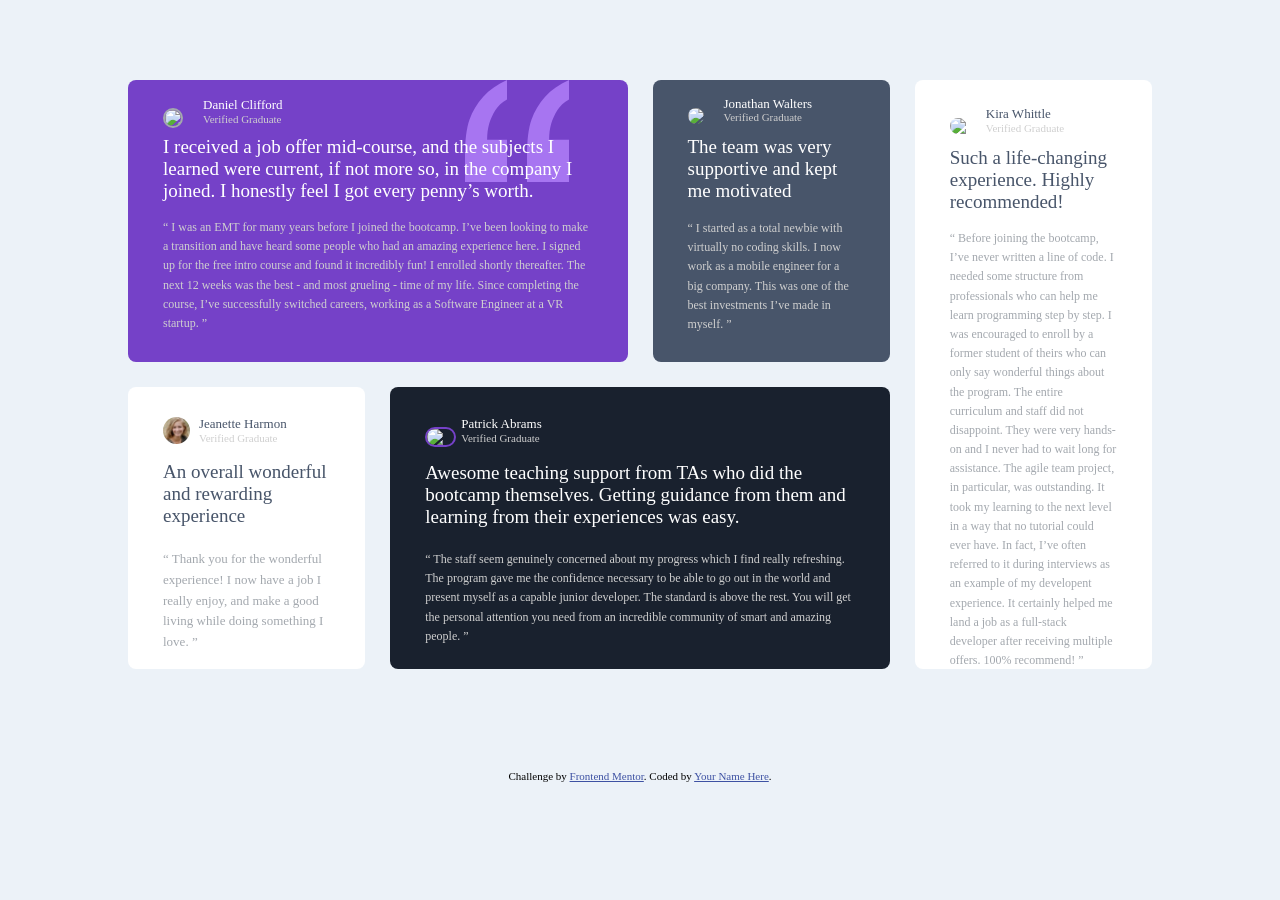
==== index.html @ 720380f2 "version 1" ====
<!DOCTYPE html>
<html lang="en">
<head>
  <meta charset="UTF-8">
  <meta name="viewport" content="width=device-width, initial-scale=1.0"> <!-- displays site properly based on user's device -->

  <link rel="icon" type="image/png" sizes="32x32" href="./images/favicon-32x32.png">
  <link rel="stylesheet" type="text/css" href="styles.css">
  
  <title>Frontend Mentor | Humberto Rojas</title>

  <!-- Feel free to remove these styles or customise in your own stylesheet 👍 -->
  <style>
    .attribution { font-size: 11px; text-align: center; }
    .attribution a { color: hsl(228, 45%, 44%); }
  </style>
</head>
<body>

  <div id="layout">

    

    <div class="caja-daniel">
      <span class="sticker">
        <svg width="104" height="104" xmlns="http://www.w3.org/2000/svg"><path d="M104 102V59.727H84.114c0-5.871.689-11.182 2.068-15.933 1.379-4.75 3.42-9.287 6.125-13.61C95.01 25.86 98.909 22.257 104 19.375V0c-9.758 4.27-17.712 9.874-23.864 16.813-6.151 6.939-10.712 14.545-13.681 22.818C63.485 47.904 62 59.941 62 75.74V102h42zm-62 0V59.727H22.114c0-5.871.689-11.182 2.068-15.933 1.379-4.75 3.42-9.287 6.125-13.61C33.01 25.86 36.909 22.257 42 19.375V0c-9.652 4.27-17.58 9.874-23.784 16.813C12.01 23.752 7.424 31.358 4.455 39.631 1.485 47.904 0 59.941 0 75.74V102h42z" fill="#A775F1" fill-rule="nonzero"/></svg>
      </span>
      <div class="img-daniel">
        <img src="../testimonials-grid-section-main/images/image-daniel.jpg" >
      </div>
      <p class="nombre-h">Daniel Clifford</p>
      <p class="verified-h">Verified Graduate</p>

      <p class="subtitulo-h">I received a job offer mid-course, and the subjects I learned were current, if not more so, 
      in the company I joined. I honestly feel I got every penny’s worth.</p>

      <p class="contenido-h">“ I was an EMT for many years before I joined the bootcamp. I’ve been looking to make a 
      transition and have heard some people who had an amazing experience here. I signed up 
      for the free intro course and found it incredibly fun! I enrolled shortly thereafter. 
      The next 12 weeks was the best - and most grueling - time of my life. Since completing 
      the course, I’ve successfully switched careers, working as a Software Engineer at a VR startup. ”</p>
      
    </div>

    <div class="caja-jonathan">

      <div class="img-jonathan">
        <img src="../testimonials-grid-section-main/images/image-jonathan.jpg" >
      </div>
        <div class="nombre-y-v-j">
          <p class="nombre-h">Jonathan Walters</p>
          <p class="verified-h">Verified Graduate</p>
        </div>
      <p class="subtitulo-h">The team was very supportive and kept me motivated</p>

      <p class="contenido-h">“ I started as a total newbie with virtually no coding skills. I now work as a mobile engineer 
      for a big company. This was one of the best investments I’ve made in myself. ”</p>
    </div>

    <div class="caja-kira">
      <img src="../testimonials-grid-section-main/images/image-kira.jpg">
      <div class="nombre-y-v-k">
        <p class="nombre-m">Kira Whittle</p>
        <p class="verified-m">Verified Graduate</p>
      </div>
      <p class="subtitulo-h">Such a life-changing experience. Highly recommended!</p>
    
      <p class="contenido-m">“ Before joining the bootcamp, I’ve never written a line of code. I needed some structure from 
      professionals who can help me learn programming step by step. I was encouraged to enroll by a former 
      student of theirs who can only say wonderful things about the program. The entire curriculum and staff 
      did not disappoint. They were very hands-on and I never had to wait long for assistance. The agile team 
      project, in particular, was outstanding. It took my learning to the next level in a way that no tutorial 
      could ever have. In fact, I’ve often referred to it during interviews as an example of my developent 
      experience. It certainly helped me land a job as a full-stack developer after receiving multiple offers. 
      100% recommend! ”</p>
    </div>
  

    <div class="caja-jeanette">
      <img src="images/image-jeanette.jpg">
      <div class="nombre-y-v-je">
      <p class="nombre-m">Jeanette Harmon</p>
      <p class="verified-m">Verified Graduate</p>
    </div>
      <p class="subtitulo-h">An overall wonderful and rewarding experience</p>
    
      <p class="contenido-m">“ Thank you for the wonderful experience! I now have a job I really enjoy, and make a good living 
      while doing something I love. ”</p>
    
    </div>

    <div class="caja-patrick">
      <img src="../testimonials-grid-section-main/images/image-patrick.jpg">
      <div class="nombre-y-v-pa">
        <p class="nombre-h">Patrick Abrams</p>
        <p class="verified-h">Verified Graduate</p>
      </div>
    
      <p class="subtitulo-h">Awesome teaching support from TAs who did the bootcamp themselves. Getting guidance from them and 
      learning from their experiences was easy.</p>
    
      <p class="contenido-h">“ The staff seem genuinely concerned about my progress which I find really refreshing. The program 
      gave me the confidence necessary to be able to go out in the world and present myself as a capable 
      junior developer. The standard is above the rest. You will get the personal attention you need from 
      an incredible community of smart and amazing people. ”</p>
    </div>

</div>


<div class="attribution">
    Challenge by <a href="https://www.frontendmentor.io?ref=challenge" target="_blank">Frontend Mentor</a>. 
    Coded by <a href="#">Your Name Here</a>.
</div>
</body>
</html>
---- styles.css ----
/*fuentes*/

@font-face{
    font-family: "Barlow5";
    font-weight: normal;
    src: url(../testimonials-grid-section-main/fonts/BarlowSemiCondensed-Medium.ttf);
}

@font-face{
    font-family: "Barlow6";
    font-weight: normal;
    src: url(../testimonials-grid-section-main/fonts/BarlowSemiCondensed-SemiBold.ttf);
}


/*Generales*/

body{
    margin: 0;
    padding: 0;
    background: hsl(210, 46%, 95%);
}

#layout{
    position: relative;
    display: grid;
    grid-template-columns: repeat(4, 1fr);
    grid-template-rows: repeat(2, 47%);
    grid-gap: 25px;

    width: 80%;
    height: 600px;
    margin: 80px auto 0 auto;
    
}

.attribution {
    margin-top: 90px;
}

/*Cajas*/

.caja-daniel{
    
    color: hsl(0, 0%, 100%);
    background: hsl(263, 55%, 52%);
    grid-column-start: 1;
    grid-column-end: 3;
    border-radius: 8px 8px 8px 8px;
}

.caja-jonathan{
    color: hsl(0, 0%, 100%);
    background: hsl(217, 19%, 35%);
    border-radius: 8px 8px 8px 8px;
}

.caja-kira{
    color: hsl(217, 19%, 35%);
    background: hsl(0, 0%, 100%);
    grid-row: span 2;
    border-radius: 8px 8px 8px 8px;
}

.caja-jeanette{
    color: hsl(217, 19%, 35%);
    background: hsl(0, 0%, 100%);
    border-radius: 8px 8px 8px 8px;
}

.caja-patrick{
    color: hsl(0, 0%, 100%);
    background: hsl(219, 29%, 14%);
    grid-column-start: -4;
    grid-column-end: -2;
    border-radius: 8px 8px 8px 8px;
}


/*Letras hombres*/

#layout .nombre-h{
    font-family: "Barlow6";
    font-size: 13px;
}

#layout .verified-h{
    font-family: "Barlow5";
    font-size: 11px;
    color: hsl(0, 0%, 81%);
}

#layout .subtitulo-h{
    margin-left: 35px;
    margin-right: 35px;
    font-family: "Barlow6";
    font-size: 19px;
}

#layout .contenido-h{
    margin-top: 39px;
    margin-left: 35px;
    margin-right: 35px;
    margin-bottom: 35px;
    font-family: "Barlow5";
    font-size: 12px;
    color: hsl(0, 0%, 81%);
    line-height: 1.6;
}

#layout .caja-daniel .subtitulo-h{
    position: relative;
    bottom: -18px;
    margin-top: -51px;
}

#layout .caja-daniel .contenido-h{
    margin-top: 34px;
    line-height: 1.6;
}

#layout .caja-daniel .verified-h{
    position: relative;
    margin-left: 75px;
    bottom: 33px;
}

#layout .caja-daniel .nombre-h{
    position: relative;
    margin-left: 75px;
    bottom: 20px;
}

#layout .caja-jonathan .subtitulo-h{
    position: relative;
    bottom: -22px;
    margin-top: -51px;
    
}

#layout .caja-jonathan .nombre-h{
    position: relative;
    margin-left: 71px;
    bottom: -16px;
}

#layout .caja-jonathan .verified-h{
    position: relative;
    margin-left: 71px;
    bottom: -2px;
}

#layout .caja-jonathan .nombre-y-v-j{
    position: relative;
    bottom: 33px;
}

#layout .caja-patrick .contenido-h{
    position: relative;
    bottom: 15px;
}

#layout .caja-patrick .subtitulo-h{
    position: relative;
    bottom: -2px;
}

#layout .caja-patrick .nombre-y-v-pa{
    position: relative;
    margin-left: 71px;
    bottom: -3px;
}

#layout .caja-patrick .nombre-h{
    position: relative;
    bottom: -13px;
}


/*Letras mujeres*/

#layout .nombre-m{
    font-family: "Barlow6";
    font-size: 13px;
    position: relative;
    bottom: -13px;
}

#layout .verified-m{
    font-family: "Barlow5";
    font-size: 11px;
    color: hsl(0, 0%, 81%);
}

#layout .subtitulo-m{
    font-family: "Barlow6";
    font-size: 13px;
}


#layout .contenido-m{
    margin-left: 35px;
    margin-right: 35px;
    font-family: "Barlow5";
    font-size: 13px;
    color: #a3a8ae;;
    line-height: 1.6;
}

#layout .caja-jeanette .contenido-m{
    position: relative;
    bottom: -4px;
}

#layout .caja-jeanette .subtitulo-h{
    position: relative;
    bottom: -1px; 
}

#layout .caja-jeanette .nombre-y-v-je{
    position: relative;
    margin-left: 71px;
    bottom: -3px;
}

#layout .caja-kira .contenido-m{
    position: relative;
    bottom: 9px;
    font-size: 12px;
}

#layout .caja-kira .subtitulo-h{
    position: relative;
    bottom: 6px;
}

#layout .caja-kira .nombre-y-v-k{
    position: relative;
    margin-left: 71px;
    
}


/*Imagenes*/

.caja-daniel .sticker{
    position: absolute;
    margin-left: 337px;
}

#layout .img-daniel img{
    position: relative;
    bottom: -28px;
    width: 27px;
    margin-left: 35px;
    border-radius: 30px 30px 30px 30px;
    border: 2px solid #a3a8ae;
}

#layout .img-jonathan img{
    position: relative;
    bottom: -28px;
    width: 27px;
    margin-left: 35px;
    border-radius: 30px 30px 30px 30px;
    
}

#layout .caja-jeanette img{
    position: absolute;
    bottom: 236px;
    width: 27px;
    margin-left: 35px;
    border-radius: 30px 30px 30px 30px; 
}

#layout .caja-patrick img{
    position: absolute;
    bottom: 233px;
    width: 27px;
    margin-left: 35px;
    border-radius: 30px 30px 30px 30px;
    border: 2px solid hsl(263, 55%, 52%);
}

#layout .caja-kira img{
    position: absolute;
    bottom: 546px;
    width: 27px;
    margin-left: 35px;
    border-radius: 30px 30px 30px 30px; 
}
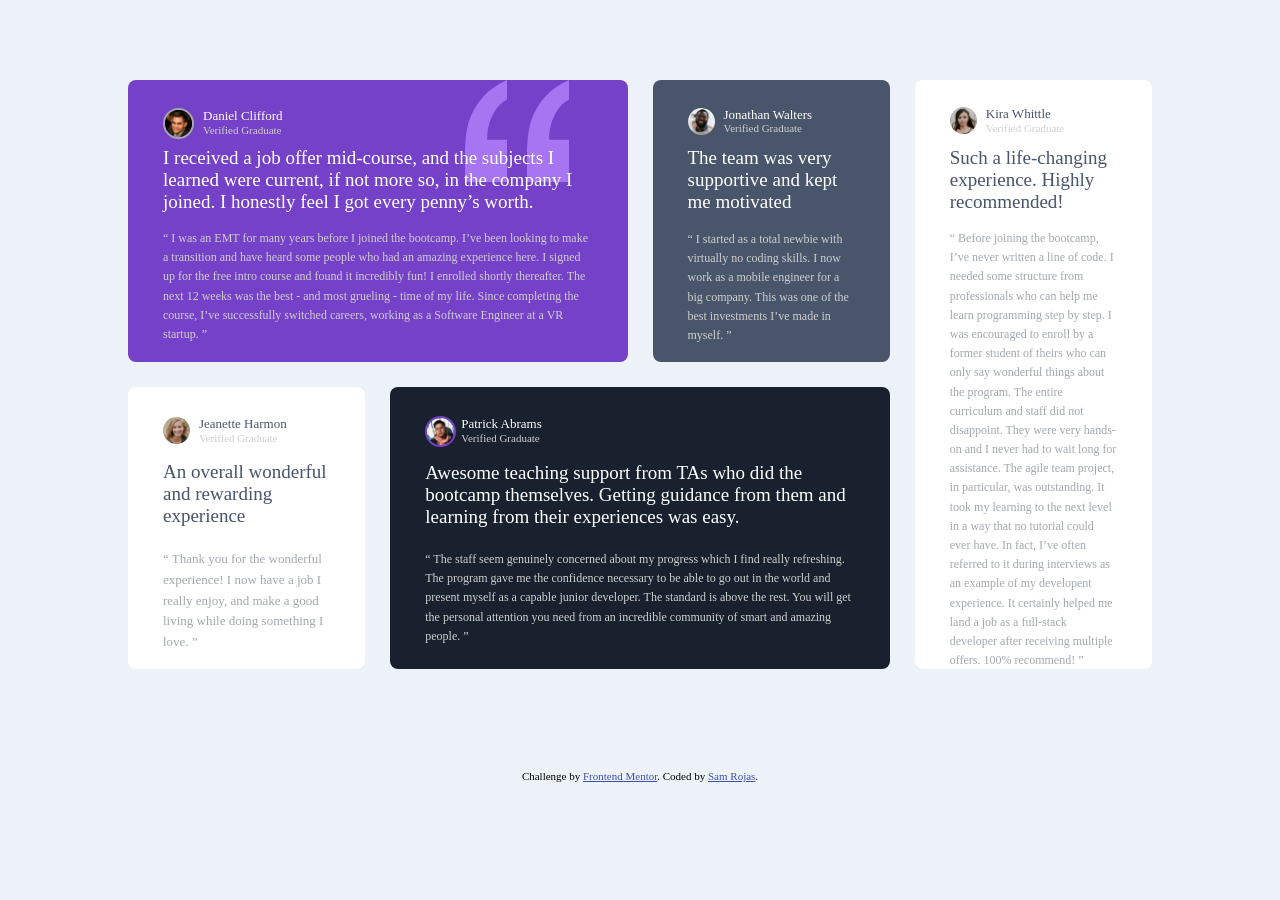
==== commit 7ed025a6: "Update index.html" ====
--- a/index.html
+++ b/index.html
@@ -26,7 +26,7 @@
         <svg width="104" height="104" xmlns="http://www.w3.org/2000/svg"><path d="M104 102V59.727H84.114c0-5.871.689-11.182 2.068-15.933 1.379-4.75 3.42-9.287 6.125-13.61C95.01 25.86 98.909 22.257 104 19.375V0c-9.758 4.27-17.712 9.874-23.864 16.813-6.151 6.939-10.712 14.545-13.681 22.818C63.485 47.904 62 59.941 62 75.74V102h42zm-62 0V59.727H22.114c0-5.871.689-11.182 2.068-15.933 1.379-4.75 3.42-9.287 6.125-13.61C33.01 25.86 36.909 22.257 42 19.375V0c-9.652 4.27-17.58 9.874-23.784 16.813C12.01 23.752 7.424 31.358 4.455 39.631 1.485 47.904 0 59.941 0 75.74V102h42z" fill="#A775F1" fill-rule="nonzero"/></svg>
       </span>
       <div class="img-daniel">
-        <img src="../testimonials-grid-section-main/images/image-daniel.jpg" >
+        <img src="images/image-daniel.jpg" alt="Daniel" >
       </div>
       <p class="nombre-h">Daniel Clifford</p>
       <p class="verified-h">Verified Graduate</p>
@@ -45,7 +45,7 @@
     <div class="caja-jonathan">
 
       <div class="img-jonathan">
-        <img src="../testimonials-grid-section-main/images/image-jonathan.jpg" >
+        <img src="images/image-jonathan.jpg" alt="jonathan" >
       </div>
         <div class="nombre-y-v-j">
           <p class="nombre-h">Jonathan Walters</p>
@@ -58,7 +58,7 @@
     </div>
 
     <div class="caja-kira">
-      <img src="../testimonials-grid-section-main/images/image-kira.jpg">
+      <img src="images/image-kira.jpg" alt="kira">
       <div class="nombre-y-v-k">
         <p class="nombre-m">Kira Whittle</p>
         <p class="verified-m">Verified Graduate</p>
@@ -90,7 +90,7 @@
     </div>
 
     <div class="caja-patrick">
-      <img src="../testimonials-grid-section-main/images/image-patrick.jpg">
+      <img src="images/image-patrick.jpg" alt="Patrick">
       <div class="nombre-y-v-pa">
         <p class="nombre-h">Patrick Abrams</p>
         <p class="verified-h">Verified Graduate</p>
@@ -110,7 +110,7 @@
 
 <div class="attribution">
     Challenge by <a href="https://www.frontendmentor.io?ref=challenge" target="_blank">Frontend Mentor</a>. 
-    Coded by <a href="#">Your Name Here</a>.
+    Coded by <a href="#">Sam Rojas</a>.
 </div>
 </body>
 </html>
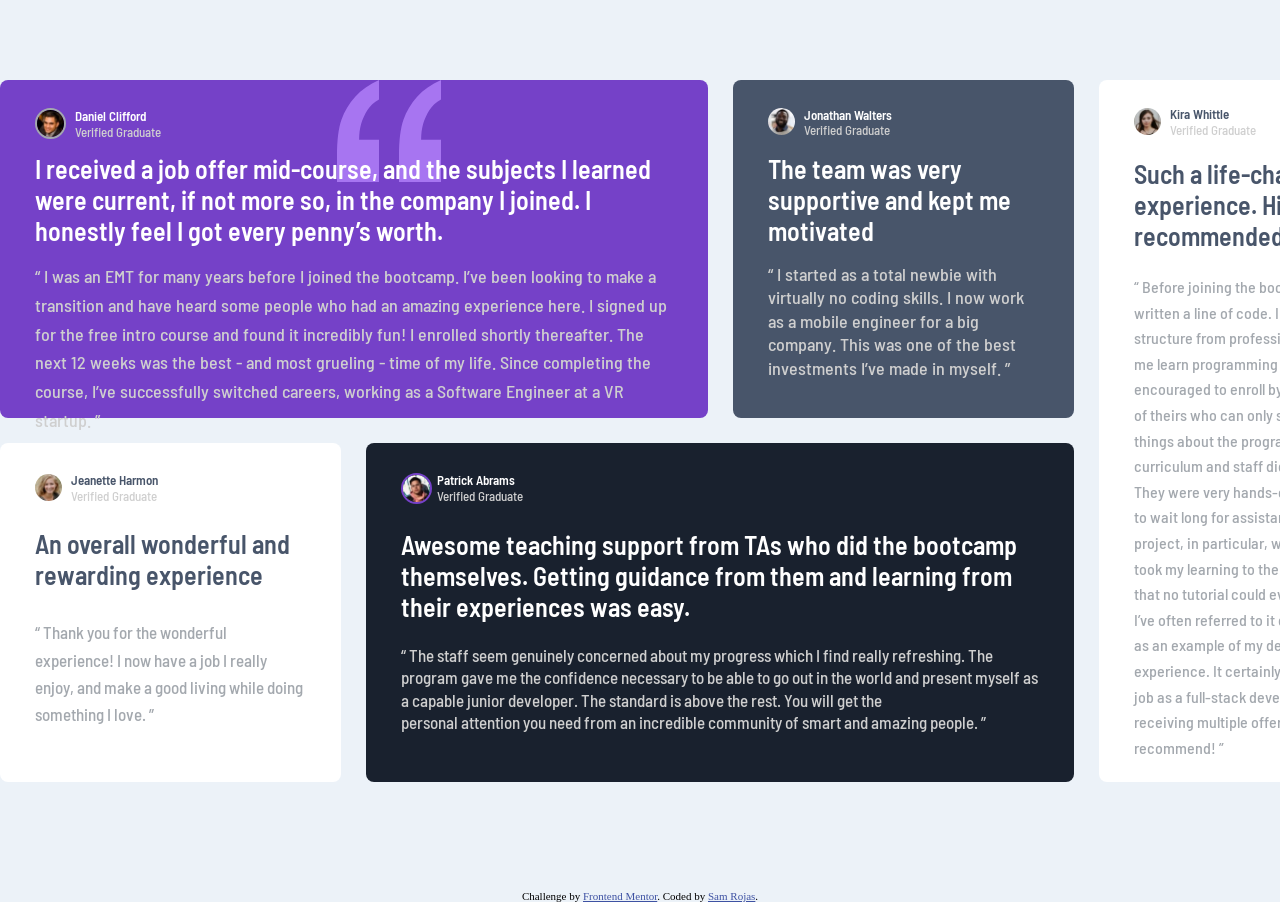
==== commit fabb2468: "Update index.html" ====
--- a/index.html
+++ b/index.html
@@ -101,7 +101,7 @@
     
       <p class="contenido-h">“ The staff seem genuinely concerned about my progress which I find really refreshing. The program 
       gave me the confidence necessary to be able to go out in the world and present myself as a capable 
-      junior developer. The standard is above the rest. You will get the personal attention you need from 
+        junior developer. The standard is above the rest. You will get the </br>personal attention you need from 
       an incredible community of smart and amazing people. ”</p>
     </div>
 
--- a/styles.css
+++ b/styles.css
@@ -3,13 +3,13 @@
 @font-face{
     font-family: "Barlow5";
     font-weight: normal;
-    src: url(../testimonials-grid-section-main/fonts/BarlowSemiCondensed-Medium.ttf);
+    src: url(fonts/BarlowSemiCondensed-Medium.ttf);
 }
 
 @font-face{
     font-family: "Barlow6";
     font-weight: normal;
-    src: url(../testimonials-grid-section-main/fonts/BarlowSemiCondensed-SemiBold.ttf);
+    src: url(fonts/BarlowSemiCondensed-SemiBold.ttf);
 }
 
 
@@ -28,8 +28,8 @@
     grid-template-rows: repeat(2, 47%);
     grid-gap: 25px;
 
-    width: 80%;
-    height: 600px;
+    width: 1440px;
+    height: 720px;
     margin: 80px auto 0 auto;
     
 }
@@ -86,7 +86,7 @@
 
 #layout .verified-h{
     font-family: "Barlow5";
-    font-size: 11px;
+    font-size: 13px;
     color: hsl(0, 0%, 81%);
 }
 
@@ -94,7 +94,7 @@
     margin-left: 35px;
     margin-right: 35px;
     font-family: "Barlow6";
-    font-size: 19px;
+    font-size: 26px;
 }
 
 #layout .contenido-h{
@@ -103,9 +103,9 @@
     margin-right: 35px;
     margin-bottom: 35px;
     font-family: "Barlow5";
-    font-size: 12px;
+    font-size: 18px;
     color: hsl(0, 0%, 81%);
-    line-height: 1.6;
+    line-height: 1.3;
 }
 
 #layout .caja-daniel .subtitulo-h{
@@ -158,6 +158,8 @@
 #layout .caja-patrick .contenido-h{
     position: relative;
     bottom: 15px;
+    font-size: 17px;
+    
 }
 
 #layout .caja-patrick .subtitulo-h{
@@ -188,13 +190,13 @@
 
 #layout .verified-m{
     font-family: "Barlow5";
-    font-size: 11px;
+    font-size: 13px;
     color: hsl(0, 0%, 81%);
 }
 
 #layout .subtitulo-m{
     font-family: "Barlow6";
-    font-size: 13px;
+    font-size: 26px;
 }
 
 
@@ -202,7 +204,7 @@
     margin-left: 35px;
     margin-right: 35px;
     font-family: "Barlow5";
-    font-size: 13px;
+    font-size: 15px;
     color: #a3a8ae;;
     line-height: 1.6;
 }
@@ -210,6 +212,7 @@
 #layout .caja-jeanette .contenido-m{
     position: relative;
     bottom: -4px;
+    font-size: 17px;
 }
 
 #layout .caja-jeanette .subtitulo-h{
@@ -226,7 +229,7 @@
 #layout .caja-kira .contenido-m{
     position: relative;
     bottom: 9px;
-    font-size: 12px;
+    font-size: 16px;
 }
 
 #layout .caja-kira .subtitulo-h{
@@ -268,7 +271,7 @@
 
 #layout .caja-jeanette img{
     position: absolute;
-    bottom: 236px;
+    bottom: 299px;
     width: 27px;
     margin-left: 35px;
     border-radius: 30px 30px 30px 30px; 
@@ -276,7 +279,7 @@
 
 #layout .caja-patrick img{
     position: absolute;
-    bottom: 233px;
+    bottom: 296px;
     width: 27px;
     margin-left: 35px;
     border-radius: 30px 30px 30px 30px;
@@ -285,7 +288,7 @@
 
 #layout .caja-kira img{
     position: absolute;
-    bottom: 546px;
+    bottom: 665px;
     width: 27px;
     margin-left: 35px;
     border-radius: 30px 30px 30px 30px; 
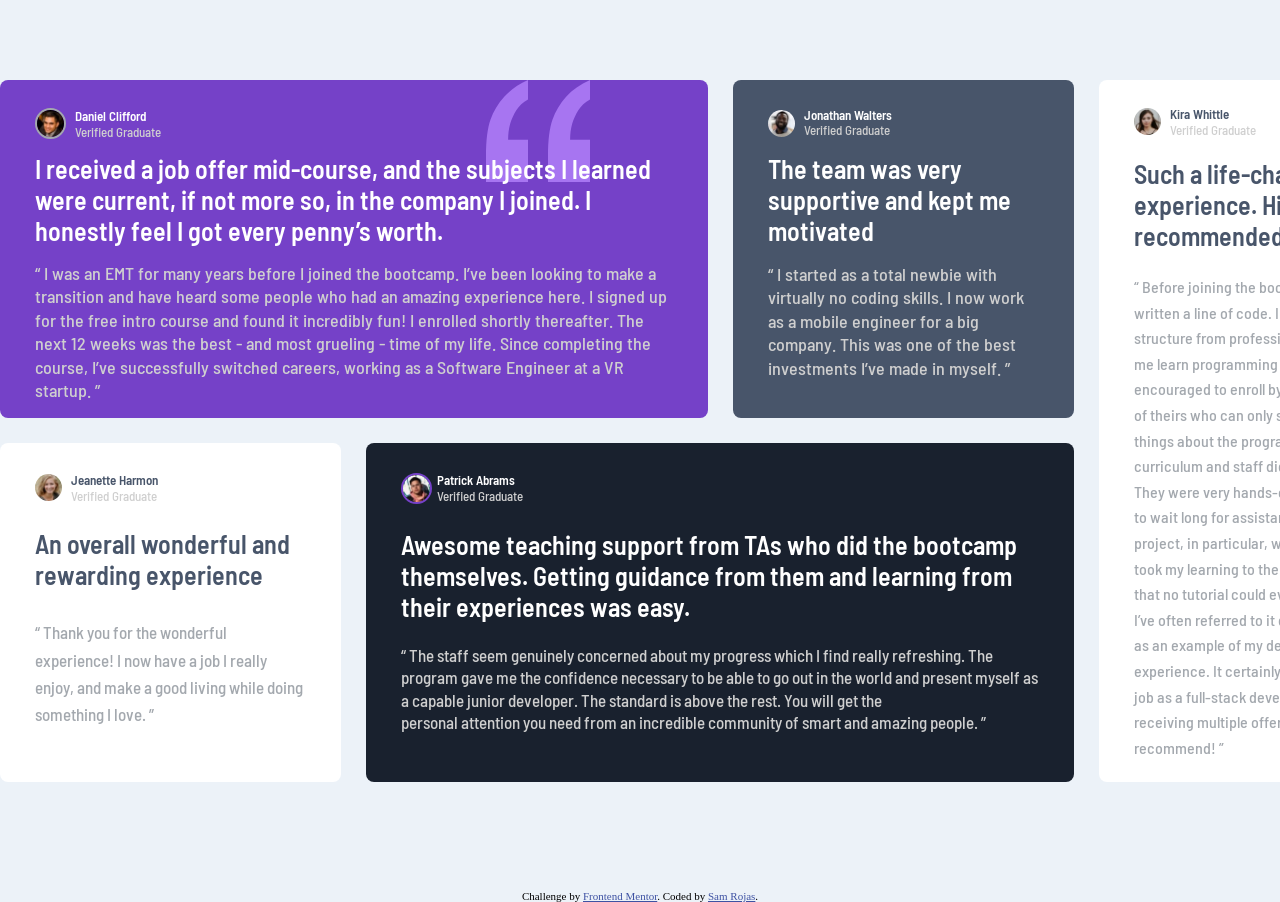
==== commit 04f3dd8c: "Update index.html" ====
--- a/index.html
+++ b/index.html
@@ -77,7 +77,7 @@
   
 
     <div class="caja-jeanette">
-      <img src="images/image-jeanette.jpg">
+      <img src="images/image-jeanette.jpg" alt="jeanette">
       <div class="nombre-y-v-je">
       <p class="nombre-m">Jeanette Harmon</p>
       <p class="verified-m">Verified Graduate</p>
--- a/styles.css
+++ b/styles.css
@@ -116,7 +116,6 @@
 
 #layout .caja-daniel .contenido-h{
     margin-top: 34px;
-    line-height: 1.6;
 }
 
 #layout .caja-daniel .verified-h{
@@ -248,7 +247,7 @@
 
 .caja-daniel .sticker{
     position: absolute;
-    margin-left: 337px;
+    margin-left: 486px;
 }
 
 #layout .img-daniel img{
@@ -262,7 +261,7 @@
 
 #layout .img-jonathan img{
     position: relative;
-    bottom: -28px;
+    bottom: -30px;
     width: 27px;
     margin-left: 35px;
     border-radius: 30px 30px 30px 30px;
